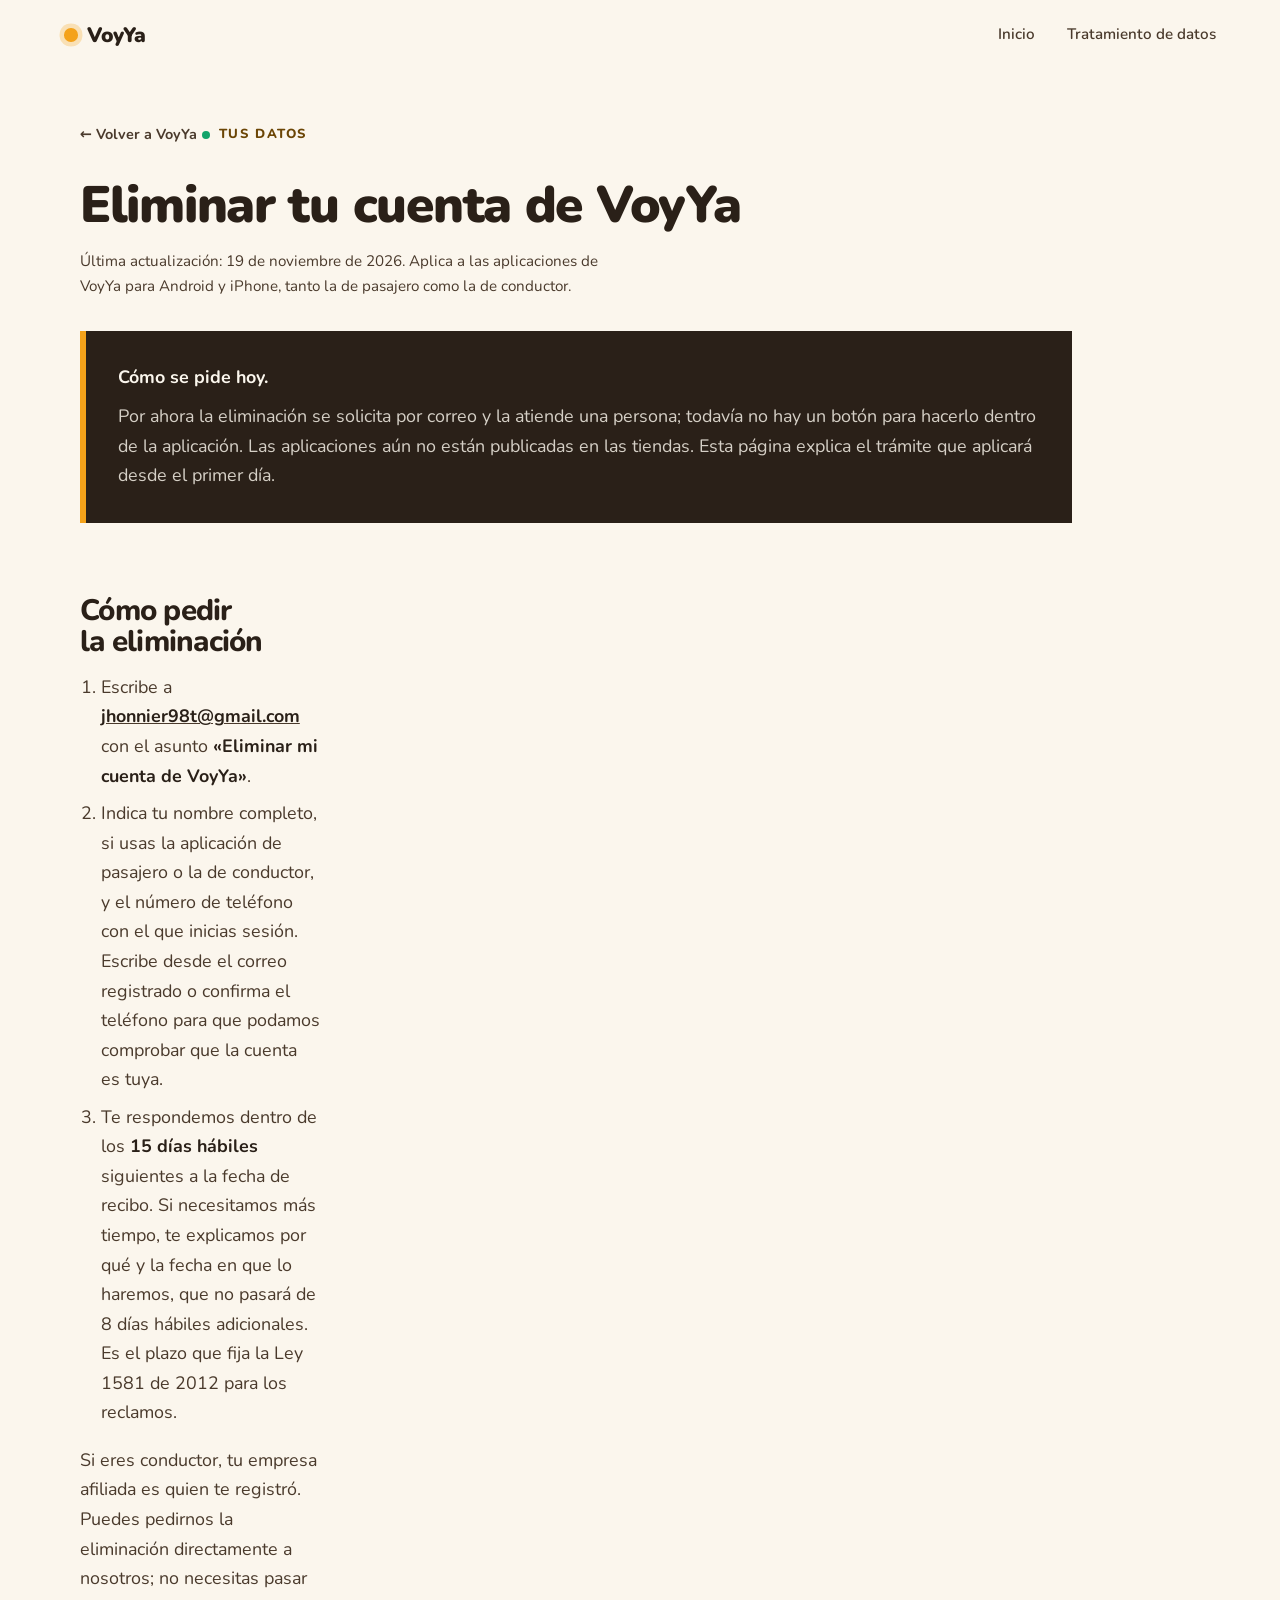
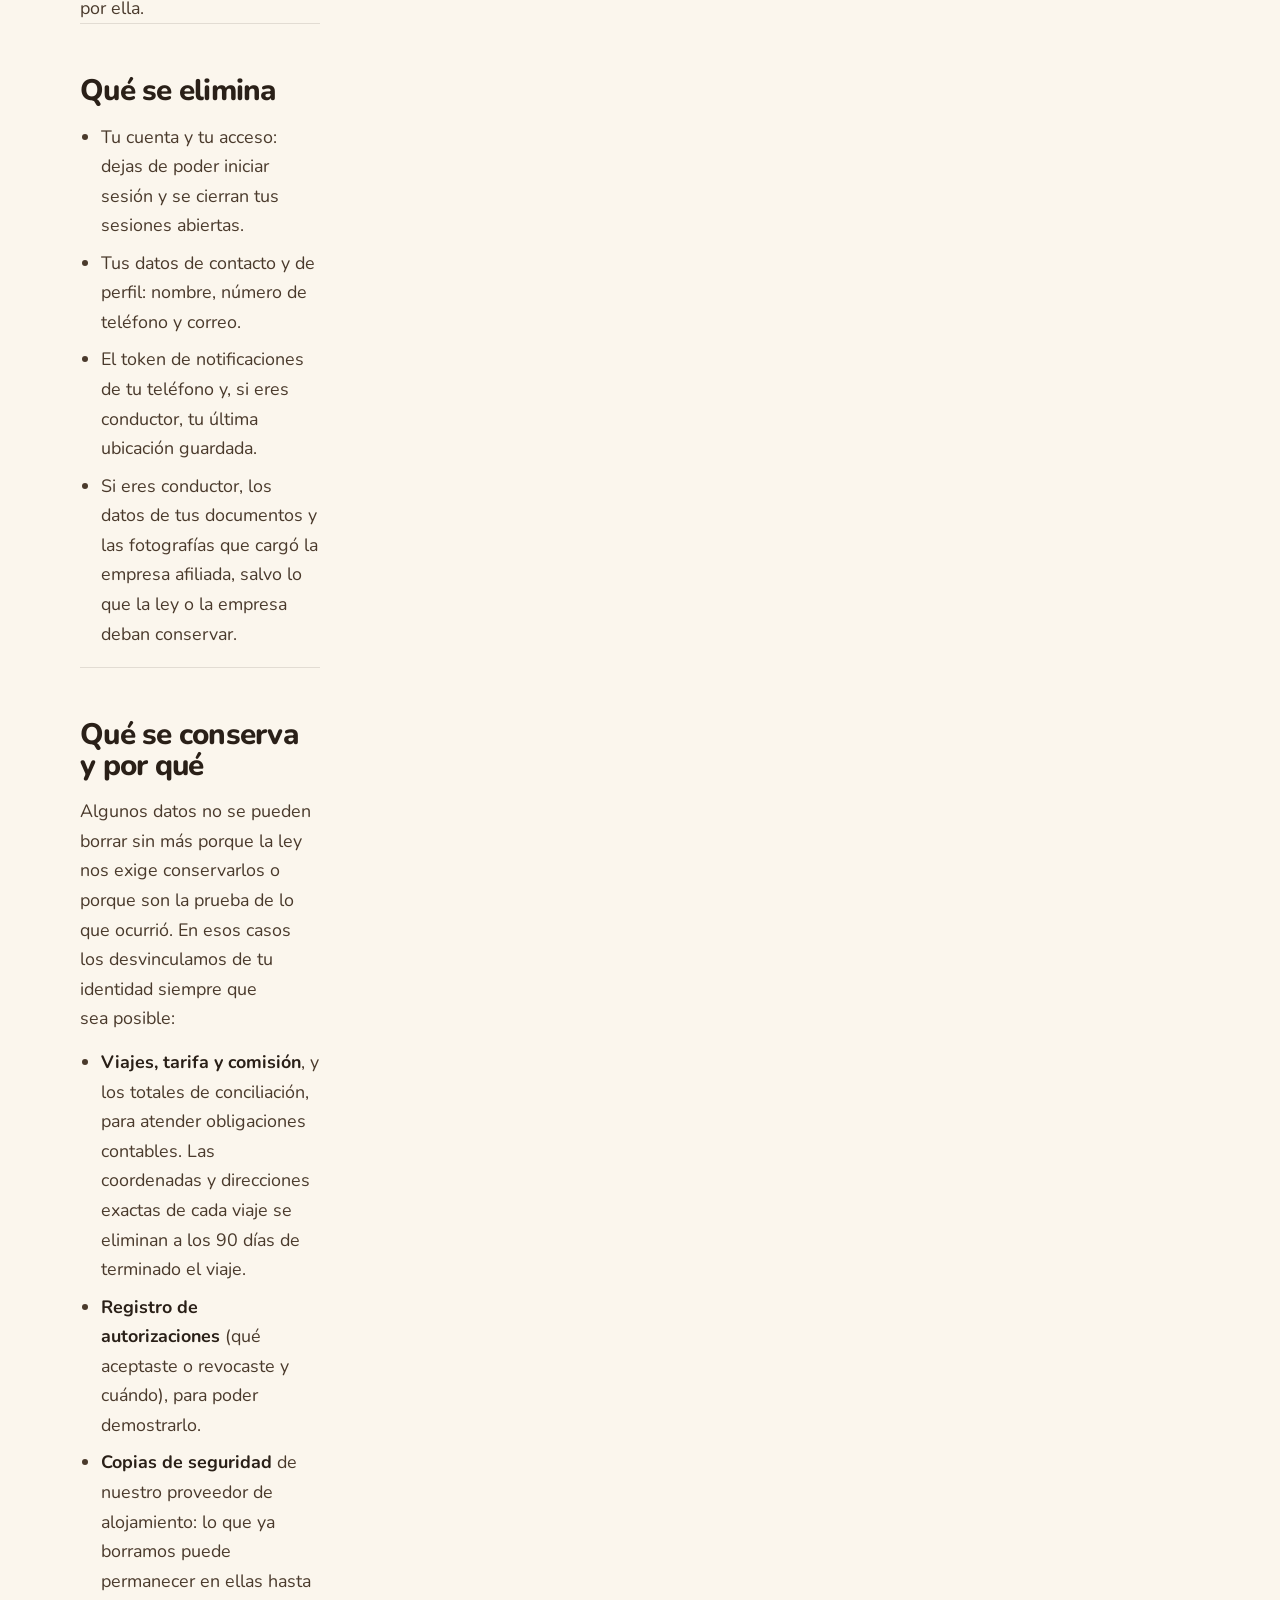
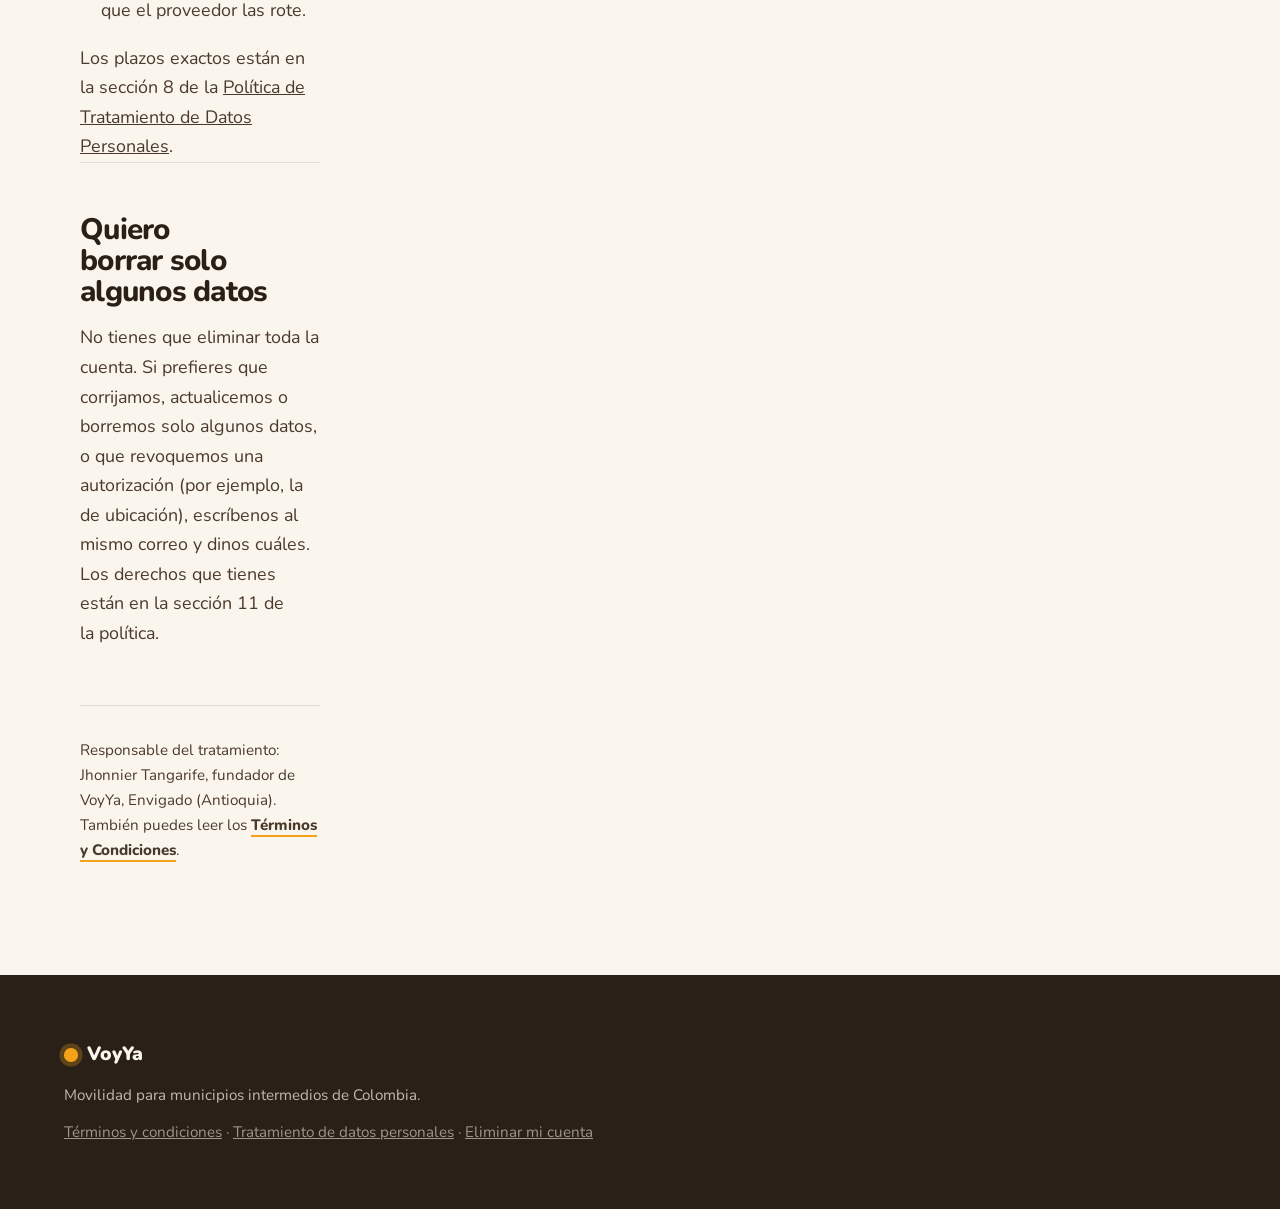
==== delete-account.html @ 6662314a "feat(legal): public account deletion page for Android and iOS, linked from footers and privacy polic" ====
<!doctype html>
<html lang="es-CO">
  <head>
    <meta charset="utf-8" />
    <meta name="viewport" content="width=device-width, initial-scale=1" />
    <title>Eliminar tu cuenta — VoyYa</title>
    <meta
      name="description"
      content="Cómo pedir la eliminación de tu cuenta de VoyYa y de tus datos personales: pasos, qué se borra, qué se conserva y en cuánto tiempo respondemos."
    />
    <meta name="theme-color" content="#FBF6ED" />
    <link rel="icon" href="favicon.svg" type="image/svg+xml" />
    <link rel="preconnect" href="https://fonts.googleapis.com" />
    <link rel="preconnect" href="https://fonts.gstatic.com" crossorigin />
    <link
      href="https://fonts.googleapis.com/css2?family=Nunito:ital,wght@0,400;0,600;0,800;0,900;1,400&display=swap"
      rel="stylesheet"
    />
    <link rel="stylesheet" href="styles.css" />
  </head>
  <body>
    <a class="skip" href="#contenido">Saltar al contenido</a>

    <header class="topbar">
      <a class="brand" href="index.html" aria-label="VoyYa, inicio">
        <span class="brand-mark" aria-hidden="true"></span>
        <span class="brand-word">VoyYa</span>
      </a>
      <nav aria-label="Principal">
        <a href="index.html">Inicio</a>
        <a href="privacy-policy.html">Tratamiento de datos</a>
      </nav>
    </header>

    <main id="contenido">
      <section class="legal-page">
        <a class="legal-back" href="index.html">← Volver a VoyYa</a>

        <p class="eyebrow">Tus datos</p>
        <h1 class="legal-title">Eliminar tu cuenta de VoyYa</h1>
        <p class="legal-meta">
          Última actualización: 19 de noviembre de 2026. Aplica a las
          aplicaciones de VoyYa para Android y iPhone, tanto la de pasajero
          como la de conductor.
        </p>

        <div class="legal-notice" role="note">
          <p><strong>Cómo se pide hoy.</strong></p>
          <p>
            Por ahora la eliminación se solicita por correo y la atiende una
            persona; todavía no hay un botón para hacerlo dentro de la
            aplicación. Las aplicaciones aún no están publicadas en las
            tiendas. Esta página explica el trámite que aplicará desde el
            primer día.
          </p>
        </div>

        <div class="legal-layout">
          <div class="legal-body">
            <section class="legal-section" id="pasos">
              <h2>Cómo pedir la eliminación</h2>
              <ol>
                <li>
                  Escribe a
                  <a
                    href="mailto:jhonnier98t@gmail.com?subject=Eliminar%20mi%20cuenta%20de%20VoyYa"
                    ><strong>jhonnier98t@gmail.com</strong></a
                  >
                  con el asunto <strong>«Eliminar mi cuenta de VoyYa»</strong>.
                </li>
                <li>
                  Indica tu nombre completo, si usas la aplicación de pasajero
                  o la de conductor, y el número de teléfono con el que
                  inicias sesión. Escribe desde el correo registrado o
                  confirma el teléfono para que podamos comprobar que la
                  cuenta es tuya.
                </li>
                <li>
                  Te respondemos dentro de los
                  <strong>15 días hábiles</strong> siguientes a la fecha de
                  recibo. Si necesitamos más tiempo, te explicamos por qué y
                  la fecha en que lo haremos, que no pasará de 8 días hábiles
                  adicionales. Es el plazo que fija la Ley 1581 de 2012 para
                  los reclamos.
                </li>
              </ol>
              <p>
                Si eres conductor, tu empresa afiliada es quien te registró.
                Puedes pedirnos la eliminación directamente a nosotros; no
                necesitas pasar por ella.
              </p>
            </section>

            <section class="legal-section" id="se-elimina">
              <h2>Qué se elimina</h2>
              <ul>
                <li>
                  Tu cuenta y tu acceso: dejas de poder iniciar sesión y se
                  cierran tus sesiones abiertas.
                </li>
                <li>
                  Tus datos de contacto y de perfil: nombre, número de
                  teléfono y correo.
                </li>
                <li>
                  El token de notificaciones de tu teléfono y, si eres
                  conductor, tu última ubicación guardada.
                </li>
                <li>
                  Si eres conductor, los datos de tus documentos y las
                  fotografías que cargó la empresa afiliada, salvo lo que la
                  ley o la empresa deban conservar.
                </li>
              </ul>
            </section>

            <section class="legal-section" id="se-conserva">
              <h2>Qué se conserva y por qué</h2>
              <p>
                Algunos datos no se pueden borrar sin más porque la ley nos
                exige conservarlos o porque son la prueba de lo que ocurrió.
                En esos casos los desvinculamos de tu identidad siempre que
                sea posible:
              </p>
              <ul>
                <li>
                  <strong>Viajes, tarifa y comisión</strong>, y los totales de
                  conciliación, para atender obligaciones contables. Las
                  coordenadas y direcciones exactas de cada viaje se eliminan
                  a los 90 días de terminado el viaje.
                </li>
                <li>
                  <strong>Registro de autorizaciones</strong> (qué aceptaste o
                  revocaste y cuándo), para poder demostrarlo.
                </li>
                <li>
                  <strong>Copias de seguridad</strong> de nuestro proveedor de
                  alojamiento: lo que ya borramos puede permanecer en ellas
                  hasta que el proveedor las rote.
                </li>
              </ul>
              <p>
                Los plazos exactos están en la sección 8 de la
                <a href="privacy-policy.html#conservacion"
                  >Política de Tratamiento de Datos Personales</a
                >.
              </p>
            </section>

            <section class="legal-section" id="solo-datos">
              <h2>Quiero borrar solo algunos datos</h2>
              <p>
                No tienes que eliminar toda la cuenta. Si prefieres que
                corrijamos, actualicemos o borremos solo algunos datos, o que
                revoquemos una autorización (por ejemplo, la de ubicación),
                escríbenos al mismo correo y dinos cuáles. Los derechos que
                tienes están en la sección 11 de la política.
              </p>
            </section>

            <p class="legal-cross-link">
              Responsable del tratamiento: Jhonnier Tangarife, fundador de
              VoyYa, Envigado (Antioquia). También puedes leer los
              <a href="terms.html">Términos y Condiciones</a>.
            </p>
          </div>
        </div>
      </section>
    </main>

    <footer class="footer">
      <div class="footer-brand">
        <span class="brand-mark" aria-hidden="true"></span>
        <span>VoyYa</span>
      </div>
      <p class="footer-note">
        Movilidad para municipios intermedios de Colombia.
      </p>
      <p class="footer-legal">
        <a href="terms.html">Términos y condiciones</a> ·
        <a href="privacy-policy.html">Tratamiento de datos personales</a> ·
        <a href="delete-account.html">Eliminar mi cuenta</a>
      </p>
    </footer>

    <script src="main.js"></script>
  </body>
</html>
---- styles.css ----
:root {
  --cream: #fbf6ed;
  --cream-deep: #f3ead9;
  --espresso: #2a2018;
  --espresso-soft: #4a3a2c;
  --amber: #f4a21a;
  --amber-ink: #6b4505;
  --go: #12a46a;
  --rule: rgba(42, 32, 24, 0.12);
  --measure: 62ch;
  --pad: clamp(1.25rem, 5vw, 5rem);
  --font: 'Nunito', ui-rounded, 'Segoe UI Variable', 'Segoe UI', system-ui, -apple-system, sans-serif;
}

*,
*::before,
*::after {
  box-sizing: border-box;
}

html {
  scroll-behavior: smooth;
}

body {
  margin: 0;
  background: var(--cream);
  color: var(--espresso);
  font-family: var(--font);
  font-size: clamp(1rem, 0.96rem + 0.2vw, 1.125rem);
  line-height: 1.65;
  -webkit-font-smoothing: antialiased;
  overflow-x: hidden;
}

h1,
h2,
h3 {
  line-height: 1.05;
  letter-spacing: -0.025em;
  margin: 0;
  text-wrap: balance;
}

p {
  margin: 0;
  text-wrap: pretty;
}

a {
  color: inherit;
}

.skip {
  position: absolute;
  left: -9999px;
  top: 0;
  background: var(--espresso);
  color: var(--cream);
  padding: 0.75rem 1.25rem;
  z-index: 50;
  border-radius: 0 0 0.5rem 0;
}

.skip:focus {
  left: 0;
}

:focus-visible {
  outline: 3px solid var(--espresso);
  outline-offset: 3px;
  border-radius: 2px;
}

/* ---------- barra superior ---------- */

.topbar {
  position: sticky;
  top: 0;
  z-index: 20;
  display: flex;
  align-items: center;
  justify-content: space-between;
  gap: 1rem;
  padding: 1rem var(--pad);
  background: color-mix(in srgb, var(--cream) 86%, transparent);
  backdrop-filter: blur(10px);
  border-bottom: 1px solid transparent;
  transition: border-color 0.3s ease;
}

.topbar[data-stuck='true'] {
  border-bottom-color: var(--rule);
}

.brand {
  display: inline-flex;
  align-items: center;
  gap: 0.6rem;
  text-decoration: none;
  font-weight: 900;
  font-size: 1.3rem;
  letter-spacing: -0.03em;
}

.brand-mark {
  width: 0.85rem;
  height: 0.85rem;
  border-radius: 50%;
  background: var(--amber);
  box-shadow: 0 0 0 0.28rem color-mix(in srgb, var(--amber) 26%, transparent);
  flex: none;
}

.topbar nav {
  display: flex;
  gap: clamp(0.75rem, 2.5vw, 2rem);
  font-size: 0.95rem;
  font-weight: 600;
}

.topbar nav a {
  text-decoration: none;
  color: var(--espresso-soft);
  padding: 0.35rem 0;
  border-bottom: 2px solid transparent;
  transition:
    color 0.2s ease,
    border-color 0.2s ease;
}

.topbar nav a:hover {
  color: var(--espresso);
  border-bottom-color: var(--amber);
}

@media (max-width: 640px) {
  .topbar nav a:nth-child(3),
  .topbar nav a:nth-child(4) {
    display: none;
  }
}

/* ---------- hero ---------- */

.hero {
  padding: clamp(3.5rem, 11vw, 9rem) var(--pad) clamp(3rem, 8vw, 6rem);
  max-width: 78rem;
  margin-inline: auto;
}

.eyebrow {
  display: inline-flex;
  align-items: center;
  gap: 0.55rem;
  font-size: 0.82rem;
  font-weight: 800;
  letter-spacing: 0.12em;
  text-transform: uppercase;
  color: var(--amber-ink);
  margin-bottom: 1.5rem;
}

.eyebrow::before {
  content: '';
  width: 0.5rem;
  height: 0.5rem;
  border-radius: 50%;
  background: var(--go);
  flex: none;
}

.hero h1 {
  font-size: clamp(2.6rem, 8.5vw, 6.5rem);
  font-weight: 900;
  max-width: 16ch;
}

.hero h1 em {
  font-style: normal;
  color: var(--amber-ink);
  position: relative;
}

.hero h1 em::after {
  content: '';
  position: absolute;
  left: 0;
  right: 0;
  bottom: 0.08em;
  height: 0.09em;
  background: var(--amber);
  transform-origin: left;
  transform: scaleX(var(--underline, 0));
  transition: transform 0.9s cubic-bezier(0.22, 1, 0.36, 1) 0.35s;
}

.hero .lede {
  margin-top: 1.75rem;
  max-width: var(--measure);
  font-size: clamp(1.05rem, 1rem + 0.5vw, 1.4rem);
  color: var(--espresso-soft);
}

.hero-meta {
  margin-top: clamp(2.5rem, 6vw, 4.5rem);
  display: grid;
  gap: 1.75rem;
  grid-template-columns: repeat(auto-fit, minmax(15rem, 1fr));
  border-top: 1px solid var(--rule);
  padding-top: 2rem;
}

.hero-meta-value {
  display: block;
  font-weight: 800;
  font-size: 1.15rem;
  margin-bottom: 0.35rem;
}

.hero-meta-label {
  display: block;
  color: var(--espresso-soft);
  font-size: 0.97rem;
  line-height: 1.5;
}

/* ---------- ruta: cómo funciona ---------- */

.route {
  background: var(--espresso);
  color: var(--cream);
  padding: clamp(3.5rem, 9vw, 7rem) var(--pad);
}

.route .section-head h2,
.route .section-head p {
  color: var(--cream);
}

.section-head {
  max-width: 78rem;
  margin: 0 auto clamp(2.5rem, 6vw, 4rem);
}

.section-head h2 {
  font-size: clamp(1.9rem, 4.5vw, 3.2rem);
  font-weight: 900;
}

.section-head p {
  margin-top: 0.85rem;
  color: var(--espresso-soft);
  font-size: 1.05rem;
}

.steps {
  list-style: none;
  margin: 0 auto;
  padding: 0;
  max-width: 62rem;
  position: relative;
}

.steps::before {
  content: '';
  position: absolute;
  left: 1.45rem;
  top: 0.9rem;
  bottom: 3rem;
  width: 2px;
  background: color-mix(in srgb, var(--amber) 55%, transparent);
  transform-origin: top;
  transform: scaleY(var(--route-draw, 0));
  transition: transform 1.4s cubic-bezier(0.22, 1, 0.36, 1);
}

@media (min-width: 720px) {
  .steps::before {
    left: 2.05rem;
  }
}

.step {
  position: relative;
  display: grid;
  grid-template-columns: 3rem 1fr;
  gap: clamp(1rem, 3vw, 2.5rem);
  padding-bottom: clamp(2.5rem, 5vw, 3.75rem);
}

@media (min-width: 720px) {
  .step {
    grid-template-columns: 4.25rem 1fr;
  }
}

.step:last-child {
  padding-bottom: 0;
}

.step-num {
  position: relative;
  z-index: 1;
  display: grid;
  place-items: center;
  width: 2.9rem;
  height: 2.9rem;
  border-radius: 50%;
  background: var(--espresso);
  border: 2px solid var(--amber);
  color: var(--amber);
  font-weight: 900;
  font-size: 0.95rem;
  font-variant-numeric: tabular-nums;
}

@media (min-width: 720px) {
  .step-num {
    width: 4.1rem;
    height: 4.1rem;
    font-size: 1.15rem;
  }
}

.step h3 {
  font-size: clamp(1.3rem, 2.6vw, 1.95rem);
  font-weight: 800;
  margin-bottom: 0.7rem;
}

.step p {
  color: color-mix(in srgb, var(--cream) 78%, var(--espresso));
  max-width: var(--measure);
}

/* ---------- mapa esquemático del viaje ---------- */

.route-layout {
  max-width: 78rem;
  margin: 0 auto;
  display: grid;
  gap: 1.5rem;
}

@media (min-width: 960px) {
  .route-layout {
    grid-template-columns: minmax(0, 1fr) minmax(0, 27rem);
    gap: clamp(2rem, 5vw, 4.5rem);
    align-items: start;
  }

  .route-map {
    order: 2;
  }
}

.route-map {
  --map-ink: color-mix(in srgb, var(--cream) 12%, transparent);
  position: sticky;
  top: 4.5rem;
  z-index: 5;
  margin: 0;
  padding: 0.5rem 0;
  background: var(--espresso);
  display: grid;
  justify-items: center;
  gap: 0.5rem;
}

@media (min-width: 960px) {
  .route-map {
    top: 6rem;
    padding: 0;
    background: none;
  }
}

.route-map svg {
  width: 100%;
  height: auto;
  max-height: 34vh;
  aspect-ratio: 1;
  background: color-mix(in srgb, var(--espresso) 86%, var(--cream));
  border-radius: 1.25rem;
  overflow: hidden;
}

@media (min-width: 960px) {
  .route-map svg {
    max-height: none;
  }
}

.route-map figcaption {
  font-size: 0.8rem;
  color: color-mix(in srgb, var(--cream) 62%, var(--espresso));
}

.map-streets {
  fill: none;
  stroke: var(--map-ink);
  stroke-width: 6;
}

.map-park {
  fill: color-mix(in srgb, var(--go) 22%, transparent);
}

.map-route,
.map-approach {
  fill: none;
  stroke: var(--amber);
  stroke-width: 5;
  stroke-linecap: round;
  stroke-linejoin: round;
}

.map-route {
  stroke-dasharray: 1;
  stroke-dashoffset: 1;
  transition: stroke-dashoffset 1.2s cubic-bezier(0.22, 1, 0.36, 1);
}

.route-map[data-live='true'] .map-route {
  stroke-dashoffset: 0;
}

.map-approach {
  stroke: var(--go);
  stroke-dasharray: 2 9;
  opacity: 0;
  transition: opacity 0.5s ease;
}

.route-map[data-step='3'] .map-approach {
  opacity: 1;
}

.map-radius {
  fill: color-mix(in srgb, var(--go) 14%, transparent);
  stroke: var(--go);
  stroke-width: 2;
  transform-box: fill-box;
  transform-origin: center;
  transform: scale(0);
  opacity: 0;
  transition:
    transform 1.1s cubic-bezier(0.22, 1, 0.36, 1),
    opacity 0.6s ease;
}

.route-map[data-step='2'] .map-radius {
  transform: scale(1);
  opacity: 1;
}

.route-map[data-step='3'] .map-radius,
.route-map[data-step='4'] .map-radius {
  transform: scale(1);
  opacity: 0;
}

.map-decoy circle {
  fill: color-mix(in srgb, var(--amber) 70%, var(--espresso));
  opacity: 0.85;
  transition: opacity 0.6s ease;
}

.route-map[data-step='3'] .map-decoy circle,
.route-map[data-step='4'] .map-decoy circle {
  opacity: 0.3;
}

.map-pickup circle:last-child {
  fill: var(--go);
  stroke: var(--cream);
  stroke-width: 3;
}

.map-pickup-halo {
  fill: color-mix(in srgb, var(--go) 30%, transparent);
  transform-box: fill-box;
  transform-origin: center;
  animation: map-pulse 2.4s ease-out infinite;
}

.map-destination {
  fill: var(--amber);
  transform-box: fill-box;
  transform-origin: 50% 100%;
  transition:
    transform 0.6s cubic-bezier(0.34, 1.56, 0.64, 1),
    opacity 0.4s ease;
}

.map-destination circle {
  fill: var(--espresso);
}

.map-taxi rect:first-of-type {
  fill: var(--amber);
  stroke: var(--espresso);
  stroke-width: 2;
}

.map-taxi-glass {
  fill: var(--espresso);
}

.map-taxi-ring {
  fill: none;
  stroke: var(--go);
  stroke-width: 3;
  opacity: 0;
  transform-box: fill-box;
  transform-origin: center;
  transition: opacity 0.4s ease;
}

.route-map[data-step='2'] .map-taxi-ring {
  opacity: 1;
  animation: map-pulse 1.6s ease-out infinite;
}

@keyframes map-pulse {
  from {
    transform: scale(0.7);
    opacity: 0.9;
  }

  to {
    transform: scale(1.5);
    opacity: 0;
  }
}

/* ---------- insignias de tienda (próximamente) ---------- */

.stores {
  list-style: none;
  margin: 2rem 0 0;
  padding: 0;
  display: flex;
  flex-wrap: wrap;
  gap: 0.75rem;
}

.store {
  display: inline-flex;
  align-items: center;
  gap: 0.75rem;
  min-height: 3.25rem;
  padding: 0.55rem 1.1rem 0.55rem 0.9rem;
  border: 2px dashed color-mix(in srgb, var(--espresso) 45%, transparent);
  border-radius: 0.9rem;
  color: var(--espresso);
  cursor: default;
}

.store svg {
  width: 1.6rem;
  height: 1.6rem;
  flex: none;
  fill: none;
  stroke: var(--espresso);
  stroke-width: 1.8;
  stroke-linejoin: round;
  stroke-linecap: round;
}

.store span {
  display: grid;
  line-height: 1.2;
}

.store small {
  font-size: 0.72rem;
  font-weight: 800;
  letter-spacing: 0.08em;
  text-transform: uppercase;
  color: var(--amber-ink);
}

.store strong {
  font-size: 1rem;
  font-weight: 800;
}

/* ---------- teléfono del hero ---------- */

@media (min-width: 960px) {
  .hero {
    display: grid;
    grid-template-columns: minmax(0, 1fr) 18rem;
    column-gap: clamp(2rem, 5vw, 5rem);
    align-items: center;
  }

  .hero-meta {
    grid-column: 1 / -1;
  }
}

.phone {
  margin: 2.5rem auto 0;
  width: min(100%, 17rem);
  display: grid;
  gap: 0.6rem;
  justify-items: center;
}

@media (min-width: 960px) {
  .phone {
    margin: 0;
    width: 100%;
  }
}

.phone-body {
  position: relative;
  width: 100%;
  aspect-ratio: 9 / 17;
  background: var(--espresso);
  border-radius: 2.2rem;
  padding: 0.6rem;
  overflow: hidden;
}

.phone-notch {
  position: absolute;
  top: 0.9rem;
  left: 50%;
  width: 28%;
  height: 0.35rem;
  border-radius: 999px;
  background: color-mix(in srgb, var(--cream) 22%, var(--espresso));
  transform: translateX(-50%);
  z-index: 2;
}

.phone-screen {
  position: absolute;
  inset: 0.6rem;
  background: var(--cream);
  border-radius: 1.7rem;
  padding: 2.2rem 1.1rem 1.1rem;
  display: flex;
  flex-direction: column;
  gap: 0.75rem;
  opacity: 0;
  transform: translateY(8px);
  transition:
    opacity 0.5s ease,
    transform 0.5s ease;
}

.phone[data-screen='1'] .phone-screen-1,
.phone[data-screen='2'] .phone-screen-2,
.phone[data-screen='3'] .phone-screen-3 {
  opacity: 1;
  transform: none;
}

.phone-kicker {
  font-size: 0.7rem;
  font-weight: 800;
  letter-spacing: 0.12em;
  text-transform: uppercase;
  color: var(--amber-ink);
}

.phone-title {
  font-size: 1.35rem;
  font-weight: 900;
  line-height: 1.1;
  letter-spacing: -0.02em;
}

.phone-field {
  background: var(--cream-deep);
  border: 1px solid var(--rule);
  border-radius: 0.8rem;
  padding: 0.75rem 0.85rem;
  font-size: 0.85rem;
  color: var(--espresso-soft);
}

.phone-fare {
  display: flex;
  justify-content: space-between;
  align-items: baseline;
  border-top: 1px solid var(--rule);
  padding-top: 0.75rem;
  font-size: 0.85rem;
  color: var(--espresso-soft);
}

.phone-fare strong {
  font-size: 1.15rem;
  color: var(--espresso);
  letter-spacing: 0.05em;
}

.phone-button {
  margin-top: auto;
  background: var(--amber);
  color: var(--espresso);
  font-weight: 900;
  text-align: center;
  padding: 0.85rem;
  border-radius: 0.9rem;
}

.phone-hint {
  font-size: 0.85rem;
  color: var(--espresso-soft);
  margin-top: auto;
}

.phone-radar {
  position: relative;
  flex: 1;
  display: grid;
  place-items: center;
}

.phone-radar i {
  width: 0.9rem;
  height: 0.9rem;
  border-radius: 50%;
  background: var(--go);
}

.phone-radar span {
  position: absolute;
  width: 5rem;
  height: 5rem;
  border-radius: 50%;
  border: 2px solid var(--go);
  opacity: 0;
  animation: phone-ping 2s ease-out infinite;
}

.phone-radar span:nth-child(2) {
  animation-delay: 1s;
}

@keyframes phone-ping {
  from {
    transform: scale(0.3);
    opacity: 0.8;
  }

  to {
    transform: scale(1.7);
    opacity: 0;
  }
}

.phone-driver {
  display: flex;
  align-items: center;
  gap: 0.75rem;
  background: var(--cream-deep);
  border-radius: 0.9rem;
  padding: 0.75rem;
  font-size: 0.85rem;
}

.phone-driver strong,
.phone-driver small {
  display: block;
}

.phone-driver small {
  color: var(--espresso-soft);
}

.phone-avatar {
  width: 2.4rem;
  height: 2.4rem;
  border-radius: 50%;
  background: var(--amber);
  flex: none;
}

.phone figcaption,
.ops figcaption {
  font-size: 0.8rem;
  color: var(--espresso-soft);
}

/* ---------- consola: mini-mapa de operación ---------- */

.ops {
  margin: 1.75rem 0 0;
  display: grid;
  gap: 1rem;
  max-width: var(--measure);
}

@media (min-width: 860px) {
  .ops {
    grid-column: 2;
  }
}

.ops-map {
  background: var(--espresso);
  border-radius: 1.1rem;
  overflow: hidden;
}

.ops-map svg {
  display: block;
  width: 100%;
  height: auto;
}

.ops-streets {
  fill: none;
  stroke: color-mix(in srgb, var(--cream) 12%, transparent);
  stroke-width: 6;
}

.ops-lane {
  fill: none;
  stroke: none;
}

.ops-driver-available {
  fill: var(--go);
  stroke: var(--cream);
  stroke-width: 2;
}

.ops-driver-on-trip {
  fill: var(--amber);
  stroke: var(--cream);
  stroke-width: 2;
}

.ops-driver-off {
  fill: none;
  stroke: color-mix(in srgb, var(--cream) 55%, var(--espresso));
  stroke-width: 3;
  stroke-dasharray: 3 3;
}

.ops-request {
  fill: var(--cream);
  transform-box: fill-box;
  transform-origin: center;
  animation: phone-ping 1.8s ease-out infinite;
}

.ops-legend {
  list-style: none;
  margin: 0;
  padding: 0.75rem 1rem;
  display: flex;
  flex-wrap: wrap;
  gap: 0.5rem 1.25rem;
  font-size: 0.85rem;
  font-weight: 700;
  color: var(--cream);
}

.ops-legend li {
  display: inline-flex;
  align-items: center;
  gap: 0.45rem;
}

.ops-legend li::before {
  content: '';
  width: 0.7rem;
  height: 0.7rem;
  border-radius: 50%;
  flex: none;
}

.ops-legend-available::before {
  background: var(--go);
}

.ops-legend-on-trip::before {
  background: var(--amber);
}

.ops-legend-off::before {
  border: 2px dashed color-mix(in srgb, var(--cream) 55%, var(--espresso));
}

.ops-queue {
  list-style: none;
  margin: 0;
  padding: 0;
  border: 1px solid var(--rule);
  border-radius: 0.9rem;
  overflow: hidden;
}

.ops-queue li {
  display: flex;
  justify-content: space-between;
  gap: 1rem;
  padding: 0.75rem 1rem;
  font-size: 0.92rem;
  font-weight: 700;
  border-top: 1px solid var(--rule);
}

.ops-queue li:first-child {
  border-top: none;
}

.ops-queue em {
  font-style: normal;
  font-weight: 800;
  color: var(--amber-ink);
}

.ops-queue li[data-state='done'] em {
  color: var(--espresso-soft);
}

.ops-queue li[data-state='open'] {
  background: color-mix(in srgb, var(--amber) 16%, transparent);
}

/* ---------- para quién ---------- */

.audience {
  padding: clamp(3.5rem, 9vw, 7rem) var(--pad);
  max-width: 78rem;
  margin-inline: auto;
}

.band {
  padding: clamp(1.75rem, 4vw, 3rem) 0;
  border-top: 1px solid var(--rule);
  display: grid;
  gap: 0.75rem clamp(1.5rem, 5vw, 4rem);
}

@media (min-width: 860px) {
  .band {
    grid-template-columns: 14rem 1fr;
    align-items: start;
  }
}

.band:last-child {
  border-bottom: 1px solid var(--rule);
}

.band-tag {
  font-weight: 800;
  font-size: 0.85rem;
  letter-spacing: 0.1em;
  text-transform: uppercase;
  color: var(--amber-ink);
  padding-top: 0.4rem;
}

.band h3 {
  font-size: clamp(1.4rem, 3.2vw, 2.3rem);
  font-weight: 800;
  max-width: 20ch;
}

.band p:not(.band-tag) {
  color: var(--espresso-soft);
  max-width: var(--measure);
  margin-top: 0.85rem;
}

@media (min-width: 860px) {
  .band h3,
  .band p:not(.band-tag) {
    grid-column: 2;
  }
}

/* ---------- decisiones ---------- */

.decisions {
  background: var(--cream-deep);
  padding: clamp(3.5rem, 9vw, 7rem) var(--pad);
}

.reasons {
  max-width: 78rem;
  margin: 0 auto;
  display: grid;
  gap: 1px;
  background: var(--rule);
  border: 1px solid var(--rule);
}

@media (min-width: 760px) {
  .reasons {
    grid-template-columns: 1fr 1fr;
  }
}

.reason {
  background: var(--cream-deep);
  padding: clamp(1.5rem, 3.5vw, 2.5rem);
}

.reason dt {
  font-weight: 900;
  font-size: clamp(1.15rem, 2.2vw, 1.5rem);
  margin-bottom: 0.7rem;
  display: flex;
  align-items: baseline;
  gap: 0.6rem;
}

.reason dt::before {
  content: '';
  width: 0.45rem;
  height: 0.45rem;
  border-radius: 50%;
  background: var(--amber);
  flex: none;
}

.reason dd {
  margin: 0;
  color: var(--espresso-soft);
  max-width: var(--measure);
}

/* ---------- estado ---------- */

.status {
  padding: clamp(3.5rem, 9vw, 7rem) var(--pad);
}

.status-inner {
  max-width: 48rem;
  margin-inline: auto;
}

.status h2 {
  font-size: clamp(1.9rem, 4.5vw, 3rem);
  font-weight: 900;
}

.status-lede {
  margin-top: 1.5rem;
  font-size: clamp(1.05rem, 1rem + 0.4vw, 1.3rem);
}

.status-note {
  margin-top: 1.25rem;
  color: var(--espresso-soft);
}

.contact {
  margin-top: clamp(2.25rem, 5vw, 3.5rem);
  border-top: 2px solid var(--espresso);
  padding-top: 1.25rem;
}

.contact-label {
  font-size: 0.82rem;
  font-weight: 800;
  letter-spacing: 0.12em;
  text-transform: uppercase;
  color: var(--espresso-soft);
}

.contact-value {
  margin-top: 0.4rem;
  font-size: clamp(1.3rem, 3vw, 1.9rem);
  font-weight: 800;
}

.contact-value a {
  text-decoration: none;
  border-bottom: 3px solid var(--amber);
  padding-bottom: 0.1em;
  transition: border-color 0.2s ease;
}

.contact-value a:hover {
  border-bottom-color: var(--espresso);
}

/* ---------- páginas legales ---------- */

.legal-page {
  padding: clamp(2rem, 5vw, 3rem) var(--pad) clamp(4rem, 9vw, 7rem);
  max-width: 78rem;
  margin-inline: auto;
}

.legal-back {
  display: inline-flex;
  align-items: center;
  gap: 0.4rem;
  font-weight: 700;
  font-size: 0.9rem;
  color: var(--espresso-soft);
  text-decoration: none;
  margin-bottom: 2rem;
}

.legal-back:hover {
  color: var(--espresso);
}

.legal-title {
  font-size: clamp(2rem, 5vw, 3.2rem);
  font-weight: 900;
  max-width: 26ch;
}

.legal-meta {
  margin-top: 1rem;
  color: var(--espresso-soft);
  font-size: 0.95rem;
  max-width: var(--measure);
}

.legal-notice {
  margin-top: 2rem;
  background: var(--espresso);
  color: var(--cream);
  border-left: 6px solid var(--amber);
  padding: clamp(1.25rem, 3vw, 2rem);
  display: grid;
  gap: 0.6rem;
  max-width: 62rem;
}

.legal-notice p {
  color: color-mix(in srgb, var(--cream) 82%, transparent);
}

.legal-notice strong {
  color: var(--cream);
}

.legal-layout {
  margin-top: clamp(3rem, 6vw, 4.5rem);
  display: grid;
  gap: clamp(2rem, 5vw, 3.5rem);
}

@media (min-width: 960px) {
  .legal-layout {
    grid-template-columns: 15rem minmax(0, var(--measure));
    align-items: start;
  }
}

.legal-toc-label {
  font-size: 0.78rem;
  font-weight: 800;
  letter-spacing: 0.1em;
  text-transform: uppercase;
  color: var(--amber-ink);
  margin-bottom: 0.85rem;
}

.legal-toc ol {
  list-style: none;
  margin: 0;
  padding: 0;
  display: grid;
  gap: 0.55rem;
  border-left: 2px solid var(--rule);
}

.legal-toc a {
  display: block;
  padding: 0.15rem 0 0.15rem 1rem;
  margin-left: -2px;
  text-decoration: none;
  color: var(--espresso-soft);
  font-size: 0.92rem;
  border-left: 2px solid transparent;
  transition:
    color 0.2s ease,
    border-color 0.2s ease;
}

.legal-toc a:hover {
  color: var(--espresso);
  border-left-color: var(--amber);
}

@media (min-width: 960px) {
  .legal-toc {
    position: sticky;
    top: 5.5rem;
  }
}

.legal-body {
  max-width: var(--measure);
}

.legal-section {
  padding-top: clamp(2.25rem, 4vw, 3.25rem);
  border-top: 1px solid var(--rule);
  scroll-margin-top: 5.5rem;
}

.legal-section:first-child {
  border-top: none;
  padding-top: 0;
}

.legal-section h2 {
  font-size: clamp(1.3rem, 2.4vw, 1.85rem);
  font-weight: 800;
  margin-bottom: 1rem;
}

.legal-section h3 {
  font-size: 1.08rem;
  font-weight: 800;
  margin-top: 1.6rem;
  margin-bottom: 0.6rem;
}

.legal-section p {
  color: var(--espresso-soft);
}

.legal-section p + p {
  margin-top: 0.9rem;
}

.legal-section ul,
.legal-section ol {
  margin-top: 0.9rem;
  padding-left: 1.3rem;
  display: grid;
  gap: 0.5rem;
  color: var(--espresso-soft);
}

.legal-section li + ul,
.legal-section li + ol {
  margin-top: 0.5rem;
}

.legal-section strong {
  color: var(--espresso);
}

.legal-table-wrap {
  margin-top: 1.1rem;
  overflow-x: auto;
}

.legal-table {
  width: 100%;
  min-width: 32rem;
  border-collapse: collapse;
  font-size: 0.9rem;
}

.legal-table th,
.legal-table td {
  text-align: left;
  padding: 0.65rem 0.85rem;
  border: 1px solid var(--rule);
  vertical-align: top;
  color: var(--espresso-soft);
}

.legal-table th {
  background: var(--cream-deep);
  font-weight: 800;
  color: var(--espresso);
}

.legal-placeholder-box {
  margin-top: 1.25rem;
  border: 2px dashed var(--espresso);
  background: var(--cream-deep);
  padding: clamp(1.1rem, 3vw, 1.5rem);
  display: grid;
  gap: 0.75rem;
}

.legal-placeholder-flag {
  display: inline-flex;
  align-self: start;
  background: var(--amber);
  color: var(--espresso);
  font-weight: 900;
  font-size: 0.72rem;
  letter-spacing: 0.08em;
  text-transform: uppercase;
  padding: 0.3rem 0.65rem;
  border-radius: 999px;
}

.legal-placeholder-box dl {
  margin: 0;
  display: grid;
  gap: 0.65rem;
}

.legal-placeholder-box dt {
  font-weight: 700;
  font-size: 0.82rem;
  color: var(--espresso-soft);
}

.legal-placeholder-box dd {
  margin: 0.15rem 0 0;
  font-weight: 800;
  font-family: ui-monospace, SFMono-Regular, Menlo, Consolas, monospace;
  color: var(--espresso);
  font-size: 1.02rem;
}

mark.legal-todo {
  background: var(--amber);
  color: var(--espresso);
  font-weight: 800;
  padding: 0.05em 0.4em;
  border-radius: 3px;
  font-family: ui-monospace, SFMono-Regular, Menlo, Consolas, monospace;
  font-size: 0.92em;
}

.legal-cross-link {
  margin-top: 3.5rem;
  padding-top: 2rem;
  border-top: 1px solid var(--rule);
  font-size: 0.95rem;
  color: var(--espresso-soft);
}

.legal-cross-link a {
  font-weight: 800;
  border-bottom: 2px solid var(--amber);
  text-decoration: none;
}

.legal-cross-link a:hover {
  border-bottom-color: var(--espresso);
}

/* ---------- pie ---------- */

.footer {
  background: var(--espresso);
  color: color-mix(in srgb, var(--cream) 72%, var(--espresso));
  padding: clamp(2.5rem, 6vw, 4rem) var(--pad);
  display: grid;
  gap: 0.75rem;
}

.footer-brand {
  display: inline-flex;
  align-items: center;
  gap: 0.6rem;
  font-weight: 900;
  font-size: 1.2rem;
  color: var(--cream);
}

.footer-note,
.footer-legal {
  font-size: 0.95rem;
  max-width: var(--measure);
}

.footer-legal {
  color: color-mix(in srgb, var(--cream) 55%, var(--espresso));
}

/* ---------- entrada ---------- */

.reveal {
  opacity: 0;
  transform: translateY(18px);
  transition:
    opacity 0.75s cubic-bezier(0.22, 1, 0.36, 1),
    transform 0.75s cubic-bezier(0.22, 1, 0.36, 1);
}

.reveal[data-shown='true'] {
  opacity: 1;
  transform: none;
}

@media (prefers-reduced-motion: reduce) {
  html {
    scroll-behavior: auto;
  }

  .reveal {
    opacity: 1;
    transform: none;
    transition: none;
  }

  .steps::before {
    transform: scaleY(1);
    transition: none;
  }

  .hero h1 em::after {
    transform: scaleX(1);
    transition: none;
  }

  .map-route,
  .map-radius,
  .map-approach,
  .map-decoy circle,
  .map-destination {
    transition: none;
  }

  .map-pickup-halo,
  .route-map[data-step='2'] .map-taxi-ring,
  .phone-radar span,
  .ops-request {
    animation: none;
  }

  .phone-screen {
    transition: none;
  }
}
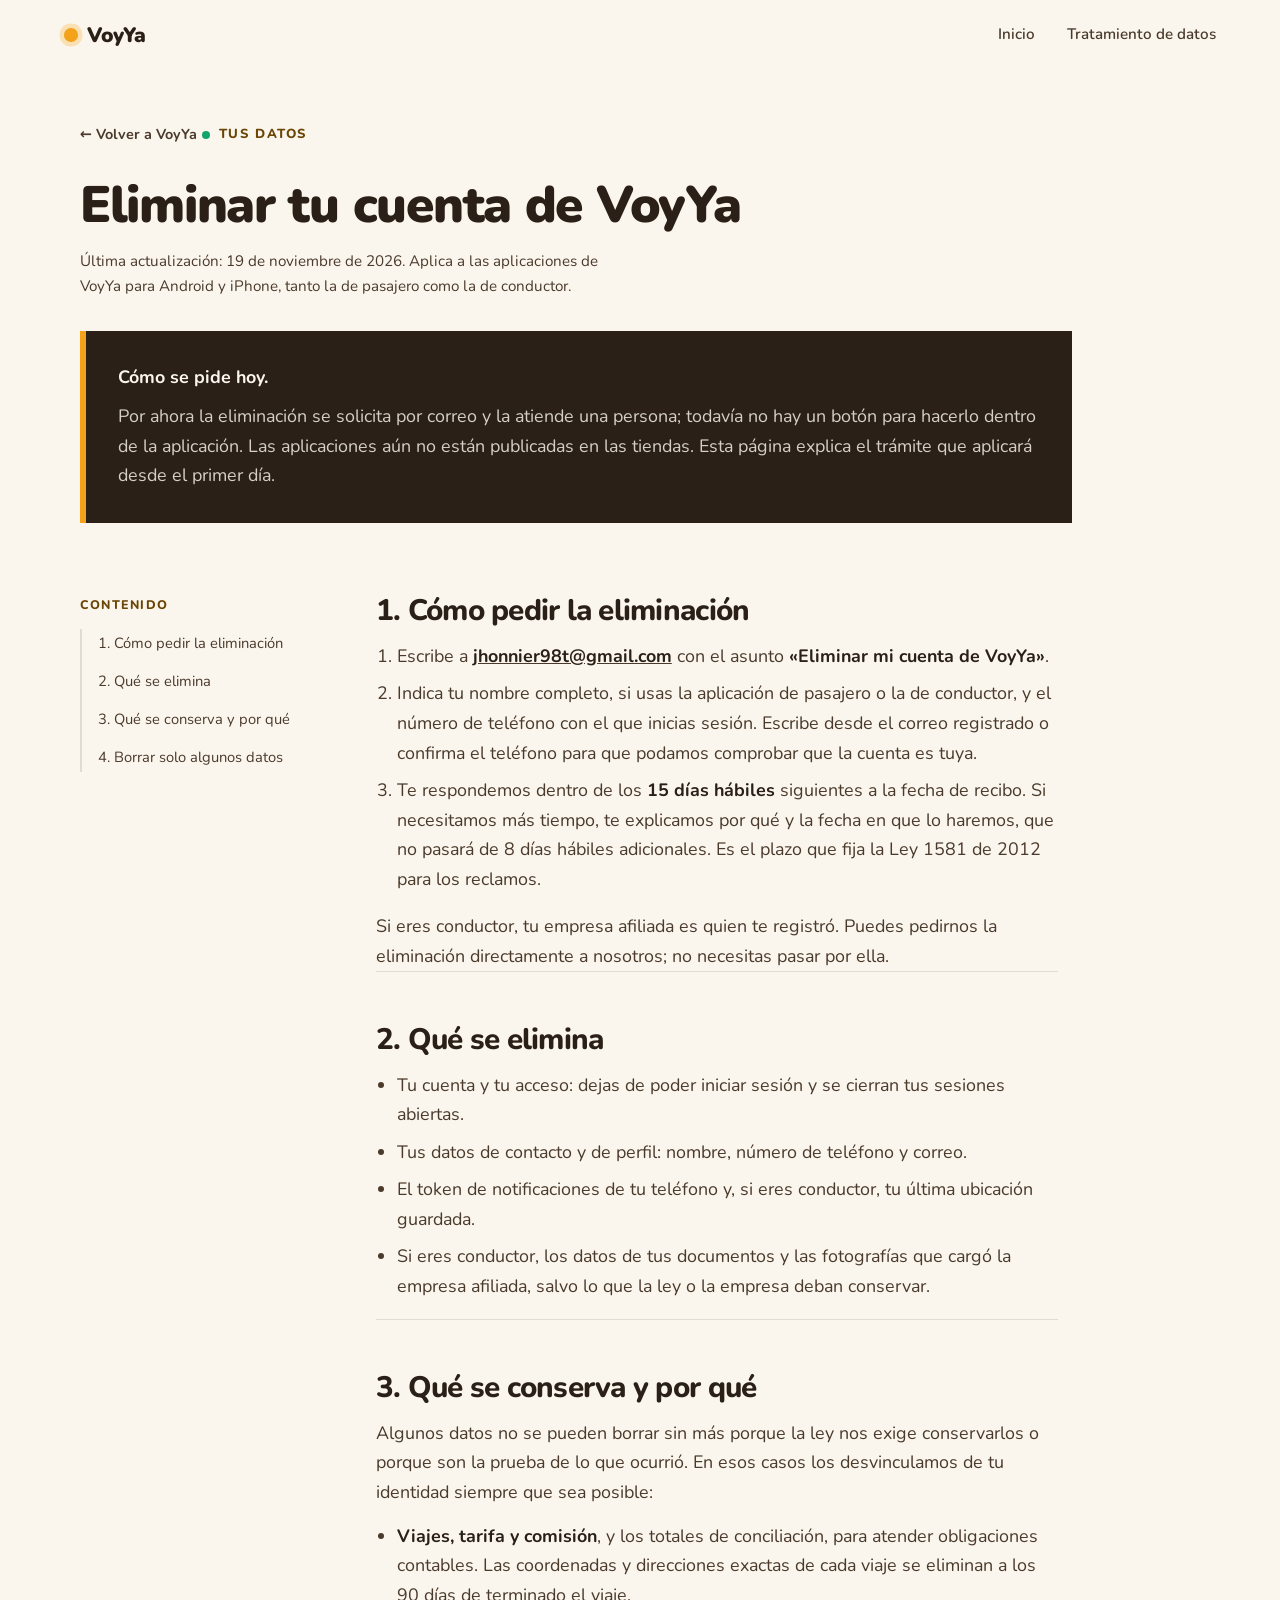
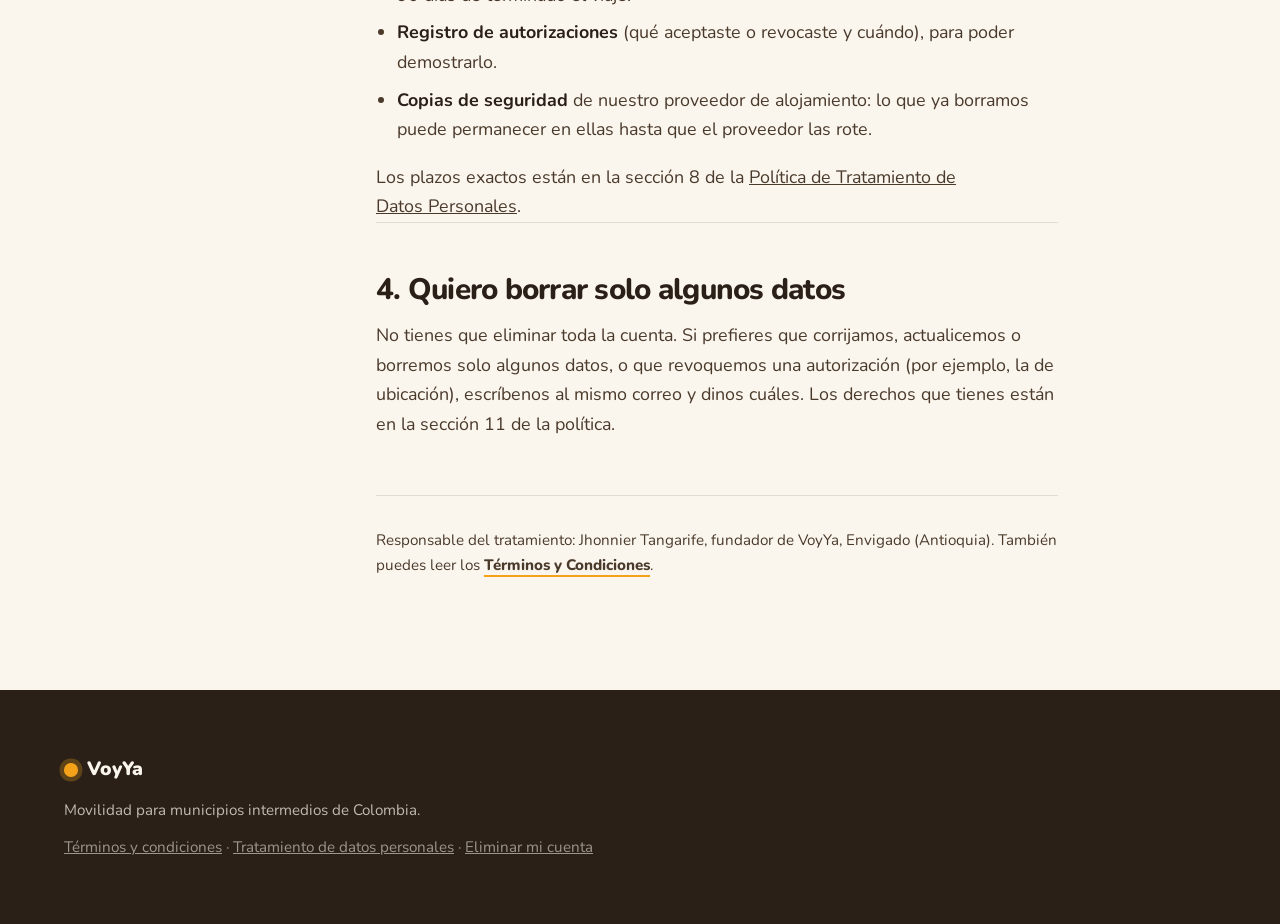
==== commit d4eaca9f: "fix(legal): add table of contents to the account deletion page so it fills the layout Co-Authored-By" ====
--- a/delete-account.html
+++ b/delete-account.html
@@ -56,9 +56,19 @@
         </div>
 
         <div class="legal-layout">
+          <nav class="legal-toc" aria-label="Contenido del documento">
+            <p class="legal-toc-label">Contenido</p>
+            <ol>
+              <li><a href="#pasos">1. Cómo pedir la eliminación</a></li>
+              <li><a href="#se-elimina">2. Qué se elimina</a></li>
+              <li><a href="#se-conserva">3. Qué se conserva y por qué</a></li>
+              <li><a href="#solo-datos">4. Borrar solo algunos datos</a></li>
+            </ol>
+          </nav>
+
           <div class="legal-body">
             <section class="legal-section" id="pasos">
-              <h2>Cómo pedir la eliminación</h2>
+              <h2>1. Cómo pedir la eliminación</h2>
               <ol>
                 <li>
                   Escribe a
@@ -92,7 +102,7 @@
             </section>
 
             <section class="legal-section" id="se-elimina">
-              <h2>Qué se elimina</h2>
+              <h2>2. Qué se elimina</h2>
               <ul>
                 <li>
                   Tu cuenta y tu acceso: dejas de poder iniciar sesión y se
@@ -115,7 +125,7 @@
             </section>
 
             <section class="legal-section" id="se-conserva">
-              <h2>Qué se conserva y por qué</h2>
+              <h2>3. Qué se conserva y por qué</h2>
               <p>
                 Algunos datos no se pueden borrar sin más porque la ley nos
                 exige conservarlos o porque son la prueba de lo que ocurrió.
@@ -148,7 +158,7 @@
             </section>
 
             <section class="legal-section" id="solo-datos">
-              <h2>Quiero borrar solo algunos datos</h2>
+              <h2>4. Quiero borrar solo algunos datos</h2>
               <p>
                 No tienes que eliminar toda la cuenta. Si prefieres que
                 corrijamos, actualicemos o borremos solo algunos datos, o que
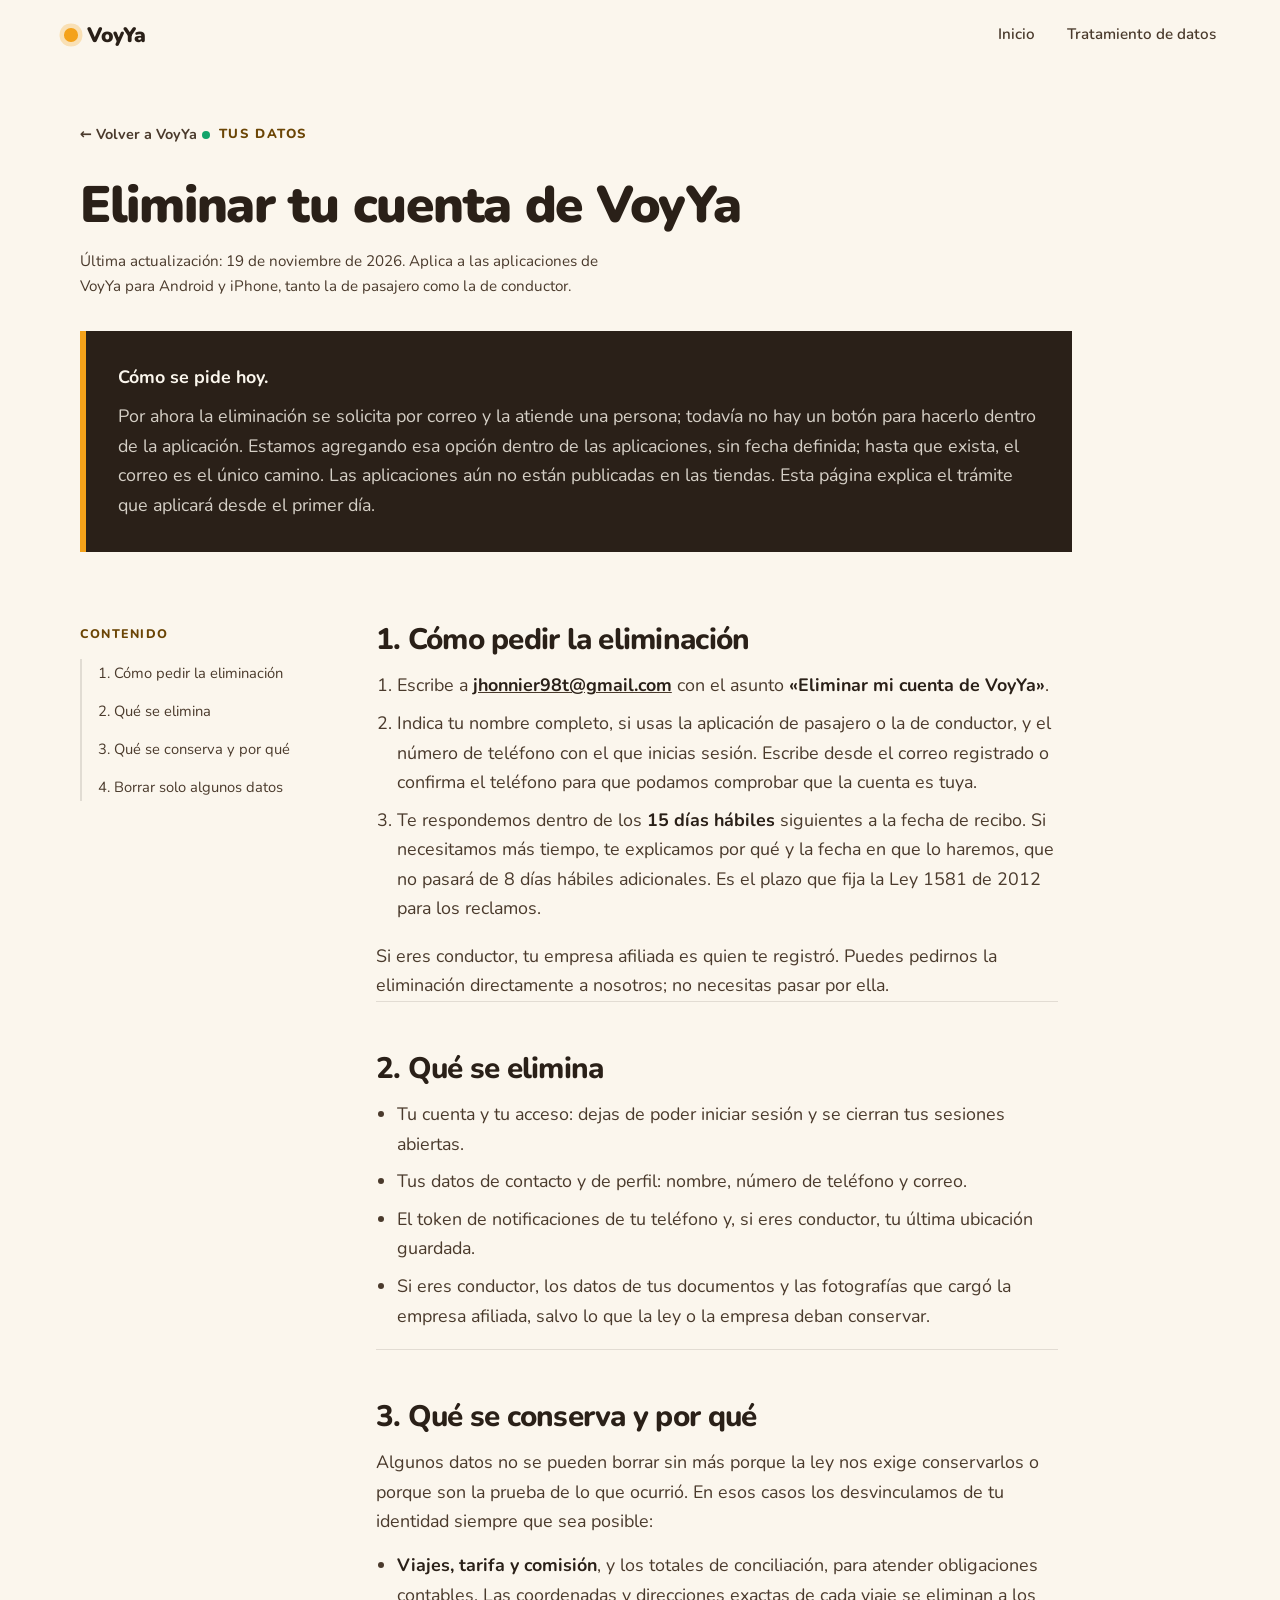
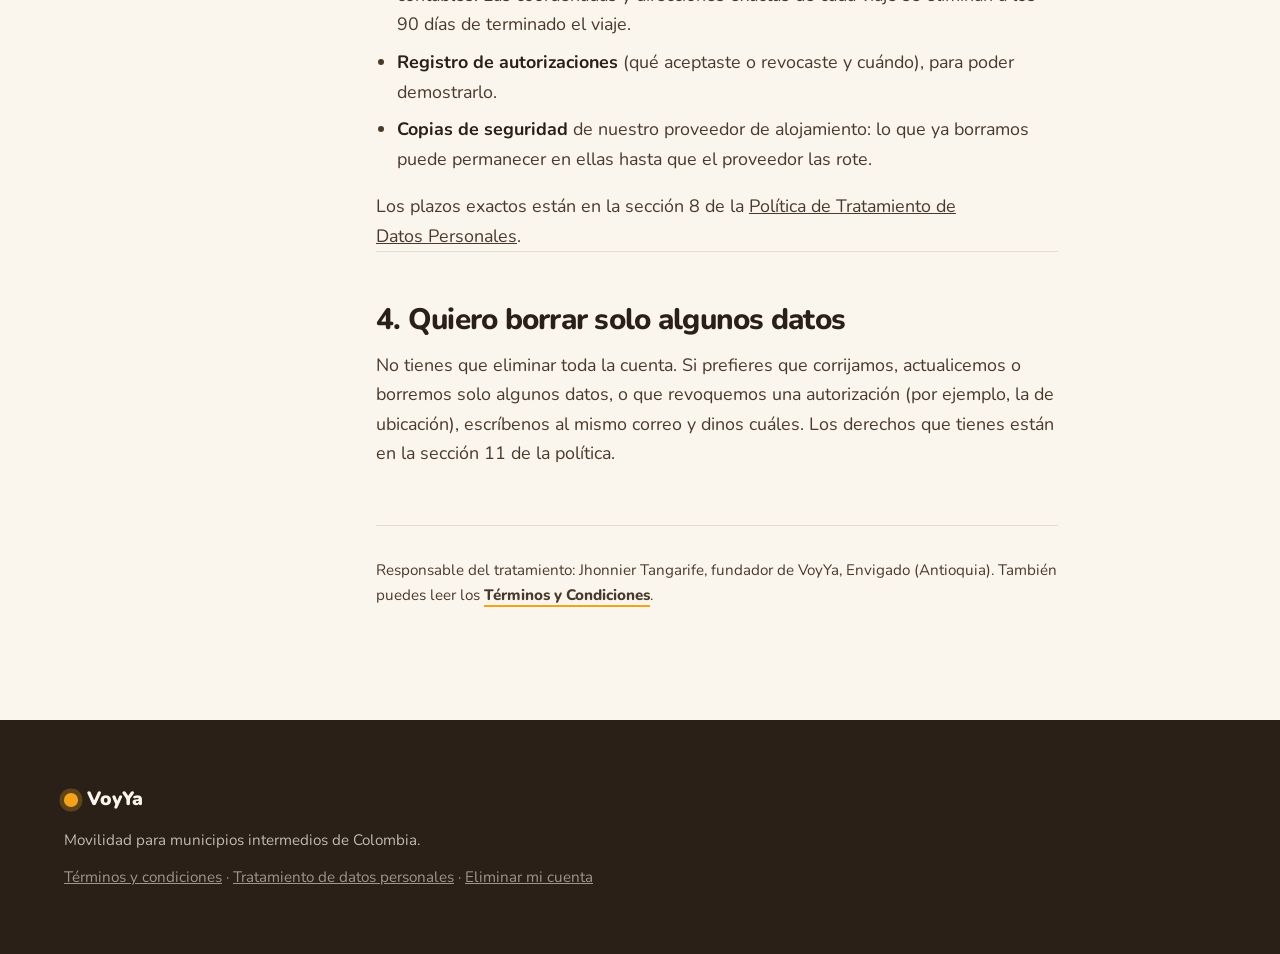
==== commit 9e8f1877: "docs(legal): privacy policy describes the real location tracking, push token and notice v3; account " ====
--- a/delete-account.html
+++ b/delete-account.html
@@ -49,7 +49,9 @@
           <p>
             Por ahora la eliminación se solicita por correo y la atiende una
             persona; todavía no hay un botón para hacerlo dentro de la
-            aplicación. Las aplicaciones aún no están publicadas en las
+            aplicación. Estamos agregando esa opción dentro de las
+            aplicaciones, sin fecha definida; hasta que exista, el correo es
+            el único camino. Las aplicaciones aún no están publicadas en las
             tiendas. Esta página explica el trámite que aplicará desde el
             primer día.
           </p>
